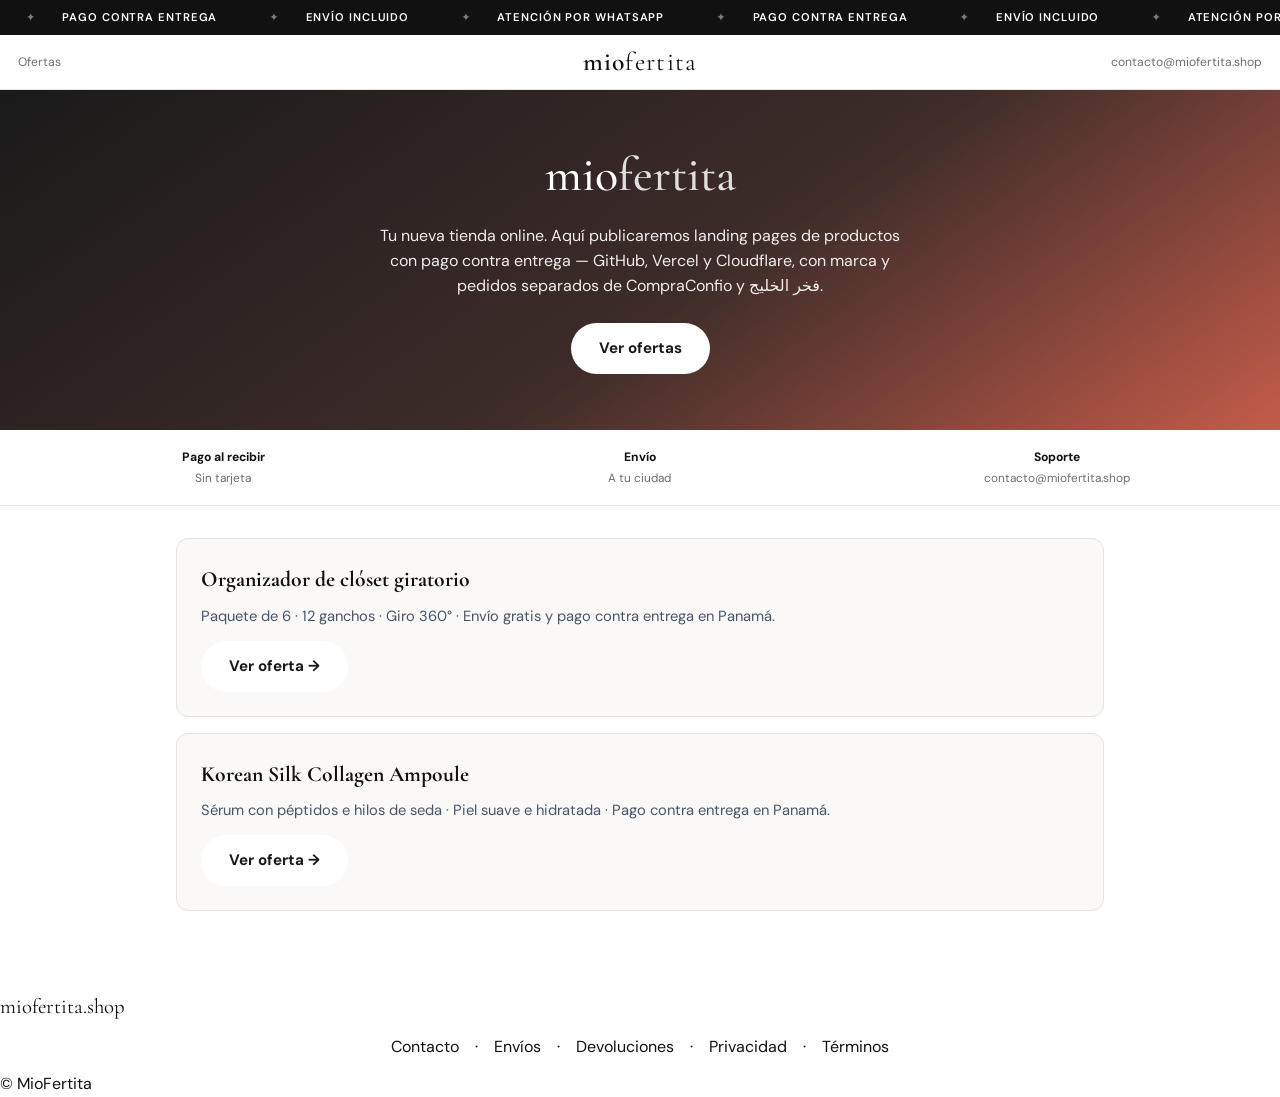
==== index.html @ da7781fe "Add Korean Silk Collagen Ampoule Panama product page" ====
﻿<!DOCTYPE html>
<html lang="es" dir="ltr">
<head>
  <meta charset="UTF-8">
  <meta name="viewport" content="width=device-width, initial-scale=1.0">
  <meta name="facebook-domain-verification" content="xbcif1s989l5gi1gu3xogwfta9vg58">
  <title>MioFertita | Ofertas con pago contra entrega</title>
  <meta name="description" content="MioFertita — productos seleccionados, envío y pago contra entrega. Compra con confianza en miofertita.shop">
  <script src="/js/clarity.js?v=20260928" defer></script>
  <link rel="preconnect" href="https://fonts.googleapis.com">
  <link rel="preconnect" href="https://fonts.gstatic.com" crossorigin>
  <link href="https://fonts.googleapis.com/css2?family=Cormorant+Garamond:wght@400;500;600&family=DM+Sans:wght@400;500;600;700&display=swap" rel="stylesheet">
  <link rel="stylesheet" href="/css/product.css?v=20260928">
  <link rel="stylesheet" href="/css/home.css?v=20260928">
  <style>
    .mf-hero {
      background: linear-gradient(145deg, #1a1a1a 0%, #3d2c29 55%, #c45c4a 100%);
      color: #fff;
      padding: 48px 20px 56px;
      text-align: center;
    }
    .mf-hero h1 {
      font-family: var(--serif, 'Cormorant Garamond', serif);
      font-size: clamp(2rem, 6vw, 3rem);
      font-weight: 500;
      margin-bottom: 12px;
    }
    .mf-hero h1 em { font-style: normal; opacity: 0.85; }
    .mf-hero p { max-width: 520px; margin: 0 auto 24px; font-size: 1rem; opacity: 0.92; line-height: 1.55; }
    .mf-cta {
      display: inline-block;
      background: #fff;
      color: #1a1a1a;
      font-weight: 700;
      padding: 14px 28px;
      border-radius: 999px;
      text-decoration: none;
      font-size: 0.95rem;
    }
    .mf-grid {
      max-width: 960px;
      margin: 32px auto;
      padding: 0 16px 48px;
      display: grid;
      gap: 16px;
    }
    .mf-card {
      border: 1px solid var(--line, #e8e4df);
      border-radius: 12px;
      padding: 24px;
      background: #faf9f7;
    }
    .mf-card h2 { font-family: var(--serif, 'Cormorant Garamond', serif); font-size: 1.35rem; margin-bottom: 8px; }
    .mf-card p { color: #475569; font-size: 0.92rem; line-height: 1.5; }
    .mf-card .soon { font-size: 0.78rem; font-weight: 700; text-transform: uppercase; letter-spacing: 0.06em; color: #c45c4a; margin-bottom: 8px; }
  </style>
</head>
<body data-country="LATAM" data-lang="es" data-brand="miofertita" data-snap-pixel="off" data-thankyou="/thank-you-miofertita.html">

<div class="announce" aria-hidden="true">
  <div class="announce-track">
    <span>Pago contra entrega</span>
    <span>Envío incluido</span>
    <span>Atención por WhatsApp</span>
    <span>Pago contra entrega</span>
    <span>Envío incluido</span>
    <span>Atención por WhatsApp</span>
  </div>
</div>

<header class="site-header">
  <div class="header-inner">
    <a class="header-link" href="#ofertas">Ofertas</a>
    <a class="brand" href="/">mio<em>fertita</em></a>
    <span class="header-contact">contacto@miofertita.shop</span>
  </div>
</header>

<section class="mf-hero">
  <h1>mio<em>fertita</em></h1>
  <p>Tu nueva tienda online. Aquí publicaremos landing pages de productos con pago contra entrega — GitHub, Vercel y Cloudflare, con marca y pedidos separados de CompraConfio y فخر الخليج.</p>
  <a class="mf-cta" href="#ofertas">Ver ofertas</a>
</section>

<div class="trust-row">
  <div><strong>Pago al recibir</strong>Sin tarjeta</div>
  <div><strong>Envío</strong>A tu ciudad</div>
  <div><strong>Soporte</strong>contacto@miofertita.shop</div>
</div>

<main class="mf-grid" id="ofertas">
  <article class="mf-card">
    <h2>Organizador de clóset giratorio</h2>
    <p>Paquete de 6 · 12 ganchos · Giro 360° · Envío gratis y pago contra entrega en Panamá.</p>
    <p style="margin-top:14px"><a class="mf-cta" href="/closet-organizer-hanger-panama">Ver oferta →</a></p>
  </article>
  <article class="mf-card">
    <h2>Korean Silk Collagen Ampoule</h2>
    <p>Sérum con péptidos e hilos de seda · Piel suave e hidratada · Pago contra entrega en Panamá.</p>
    <p style="margin-top:14px"><a class="mf-cta" href="/korean-silk-collagen-ampoule-panama">Ver oferta →</a></p>
  </article>
</main>

<footer class="footer">
  <p class="footer-brand">miofertita.shop</p>
  <p class="footer-links">
    <a href="/contacto">Contacto</a> ·
    <a href="/envios">Envíos</a> ·
    <a href="/devoluciones">Devoluciones</a> ·
    <a href="/privacidad">Privacidad</a> ·
    <a href="/terminos">Términos</a>
  </p>
  <p class="footer-tagline">© MioFertita</p>
</footer>

</body>
</html>
---- css/product.css ----
/* CompraConfio — product page (mobile + desktop) */

:root {
  --ink: #111111;
  --muted: #6f6f6f;
  --line: #e6e3df;
  --soft: #f7f5f2;
  --sale: #b4342a;
  --ok: #0d7a4f;
  --sans: "DM Sans", system-ui, -apple-system, "Segoe UI", sans-serif;
  --serif: "Cormorant Garamond", Georgia, serif;
  --shell: 1240px;
}

*, *::before, *::after { box-sizing: border-box; margin: 0; padding: 0; }

html { scroll-behavior: smooth; }

body {
  font-family: var(--sans);
  color: var(--ink);
  background: #fff;
  line-height: 1.55;
  -webkit-font-smoothing: antialiased;
  padding-bottom: 76px;
}

img, video { display: block; max-width: 100%; }
a { color: inherit; text-decoration: none; }
button { font: inherit; cursor: pointer; }

.shell {
  width: 100%;
  max-width: var(--shell);
  margin: 0 auto;
  padding: 0 18px;
}

/* Announcement marquee */
.announce {
  background: var(--ink);
  color: #fff;
  overflow: hidden;
  white-space: nowrap;
  padding: 9px 0;
  font-size: 0.7rem;
  font-weight: 600;
  letter-spacing: 0.08em;
  text-transform: uppercase;
}

.announce-track {
  display: inline-flex;
  animation: slide 30s linear infinite;
}

.announce-track span { padding: 0 26px; }
.announce-track span::before { content: "✦"; margin-right: 26px; opacity: 0.45; }

@keyframes slide {
  from { transform: translateX(0); }
  to { transform: translateX(-50%); }
}

/* Header */
.site-header {
  border-bottom: 1px solid var(--line);
  background: #fff;
  position: sticky;
  top: 0;
  z-index: 40;
}

.header-inner {
  display: flex;
  align-items: center;
  justify-content: center;
  gap: 16px;
  padding: 14px 18px;
  position: relative;
}

.brand {
  font-family: var(--serif);
  font-size: 1.6rem;
  font-weight: 600;
  letter-spacing: 0.05em;
  text-transform: lowercase;
  line-height: 1;
}

.brand em { font-style: normal; font-weight: 400; }

.header-contact {
  display: none;
  font-size: 0.76rem;
  color: var(--muted);
  position: absolute;
  right: 18px;
}

.header-link {
  display: none;
  font-size: 0.76rem;
  color: var(--muted);
  position: absolute;
  left: 18px;
}

/* Deal strip */
.deal-strip {
  background: var(--soft);
  text-align: center;
  padding: 10px 18px;
  font-size: 0.76rem;
  font-weight: 700;
  letter-spacing: 0.06em;
  text-transform: uppercase;
  border-bottom: 1px solid var(--line);
}

/* Product layout */
.product-main { padding-bottom: 8px; }

.product-layout {
  display: grid;
  grid-template-columns: minmax(0, 1fr);
  gap: 0;
}

/* Gallery */
.gallery { background: #fff; min-width: 0; }

.gallery-stage {
  position: relative;
  background: #f2efeb;
  aspect-ratio: 1;
  display: flex;
  overflow-x: auto;
  overflow-y: hidden;
  scroll-snap-type: x mandatory;
  scroll-behavior: smooth;
  scrollbar-width: none;
  -webkit-overflow-scrolling: touch;
}

.gallery-stage::-webkit-scrollbar { display: none; }

.slide {
  flex: 0 0 100%;
  width: 100%;
  height: 100%;
  scroll-snap-align: center;
  scroll-snap-stop: always;
}

.slide img,
.slide video {
  width: 100%;
  height: 100%;
  object-fit: cover;
}

.slide img.is-contain { object-fit: contain; background: #fff; padding: 6%; }

.gallery-dots {
  display: flex;
  justify-content: center;
  gap: 6px;
  padding: 12px 0 0;
}

.gallery-dots span {
  width: 6px;
  height: 6px;
  border-radius: 50%;
  background: #d7d3ce;
  transition: background 0.15s;
}

.gallery-dots span.is-active { background: var(--ink); }

.gallery-thumbs {
  display: flex;
  gap: 8px;
  padding: 12px 18px 0;
  overflow-x: auto;
  scrollbar-width: none;
}

.gallery-thumbs::-webkit-scrollbar { display: none; }

.thumb {
  flex: 0 0 66px;
  width: 66px;
  height: 66px;
  border: 1px solid var(--line);
  border-radius: 3px;
  overflow: hidden;
  background: #fff;
  padding: 0;
  position: relative;
}

.thumb.is-active { border-color: var(--ink); box-shadow: inset 0 0 0 1px var(--ink); }

.thumb img { width: 100%; height: 100%; object-fit: cover; }

.thumb-video::after {
  content: "▶";
  position: absolute;
  inset: 0;
  display: flex;
  align-items: center;
  justify-content: center;
  color: #fff;
  font-size: 0.85rem;
  background: rgba(0, 0, 0, 0.35);
}

/* Buy column */
.product-info { padding: 22px 18px 32px; min-width: 0; }

.product-title {
  font-family: var(--serif);
  font-size: 1.9rem;
  font-weight: 500;
  line-height: 1.1;
  margin-bottom: 10px;
}

.rating-row {
  display: flex;
  align-items: center;
  gap: 8px;
  margin-bottom: 14px;
  font-size: 0.82rem;
}

.stars { letter-spacing: 1px; font-size: 0.9rem; }
.rating-row a { color: var(--muted); text-decoration: underline; }

.price-row {
  display: flex;
  align-items: baseline;
  gap: 10px;
  flex-wrap: wrap;
  margin-bottom: 14px;
}

.price-now { font-size: 1.5rem; font-weight: 700; }
.price-was { font-size: 0.95rem; color: var(--muted); text-decoration: line-through; }

.price-save {
  font-size: 0.68rem;
  font-weight: 700;
  letter-spacing: 0.06em;
  text-transform: uppercase;
  color: #fff;
  background: var(--sale);
  padding: 4px 8px;
  border-radius: 2px;
}

.perks { list-style: none; display: grid; gap: 7px; margin-bottom: 16px; }
.perks li { font-size: 0.9rem; }

.notice {
  font-size: 0.78rem;
  color: var(--muted);
  line-height: 1.55;
  background: var(--soft);
  border-radius: 3px;
  padding: 11px 13px;
  margin-bottom: 22px;
}

.notice strong { color: var(--ink); }

.block-label {
  display: block;
  font-size: 0.74rem;
  font-weight: 700;
  letter-spacing: 0.09em;
  text-transform: uppercase;
  margin-bottom: 12px;
}

/* Bundles */
.bundles { display: grid; gap: 12px; margin-bottom: 22px; }

.bundle { display: block; cursor: pointer; position: relative; }
.bundle input { position: absolute; opacity: 0; pointer-events: none; }

.bundle-card {
  border: 1.5px solid var(--line);
  border-radius: 4px;
  padding: 15px 14px;
  transition: border-color 0.15s, box-shadow 0.15s;
}

.bundle.is-selected .bundle-card {
  border-color: var(--ink);
  box-shadow: inset 0 0 0 1px var(--ink);
}

.bundle-flag {
  position: absolute;
  top: -9px;
  right: 12px;
  background: var(--ink);
  color: #fff;
  font-size: 0.6rem;
  font-weight: 700;
  letter-spacing: 0.07em;
  text-transform: uppercase;
  padding: 4px 9px;
  border-radius: 2px;
}

.bundle-head {
  display: flex;
  align-items: flex-start;
  justify-content: space-between;
  gap: 12px;
}

.bundle-pick {
  display: flex;
  align-items: center;
  gap: 10px;
  font-weight: 700;
  font-size: 0.93rem;
}

.radio {
  width: 18px;
  height: 18px;
  border: 1.5px solid #c9c5bf;
  border-radius: 50%;
  flex-shrink: 0;
}

.bundle.is-selected .radio {
  border-color: var(--ink);
  background: var(--ink);
  box-shadow: inset 0 0 0 4px #fff;
}

.bundle-cost { text-align: right; white-space: nowrap; }
.bundle-cost strong { display: block; font-size: 1rem; }
.bundle-cost del { font-size: 0.76rem; color: var(--muted); }

.bundle-units {
  display: flex;
  flex-wrap: wrap;
  gap: 7px;
  margin-top: 11px;
  padding-left: 28px;
}

.unit-chip {
  display: inline-flex;
  align-items: center;
  gap: 6px;
  font-size: 0.7rem;
  color: var(--muted);
  border: 1px solid var(--line);
  border-radius: 2px;
  padding: 4px 8px;
}

.dot { width: 11px; height: 11px; border-radius: 50%; border: 1px solid rgba(0,0,0,0.15); }
.dot.black { background: #141414; }
.dot.brown { background: #5c3d2e; }

/* Colour choice */
.swatches { display: flex; gap: 10px; margin-bottom: 24px; }

.swatch {
  display: flex;
  align-items: center;
  gap: 8px;
  border: 1.5px solid var(--line);
  border-radius: 3px;
  background: #fff;
  padding: 9px 15px;
  font-size: 0.85rem;
}

.swatch.is-selected { border-color: var(--ink); }

.swatch i {
  width: 16px;
  height: 16px;
  border-radius: 50%;
  border: 1px solid rgba(0,0,0,0.15);
}

.swatch i.black { background: #141414; }
.swatch i.brown { background: #5c3d2e; }

/* Form */
.form-head {
  border-top: 1px solid var(--line);
  padding-top: 20px;
  margin-bottom: 14px;
}

.field { margin-bottom: 10px; }

.field-label {
  display: block;
  font-size: 0.8rem;
  font-weight: 700;
  margin-bottom: 6px;
}

.field-label .req { color: var(--sale); }

.field input,
.field select {
  width: 100%;
  padding: 14px 13px;
  border: 1px solid var(--line);
  border-radius: 3px;
  font-size: 0.95rem;
  font-family: inherit;
  background: #fff;
  color: var(--ink);
}

.field input:focus,
.field select:focus { outline: none; border-color: var(--ink); }

.field select:disabled { color: #a5a19c; background: var(--soft); }

.fields-2 { display: grid; grid-template-columns: 1fr; gap: 0; }

.btn-buy {
  width: 100%;
  border: none;
  border-radius: 3px;
  background: var(--ink);
  color: #fff;
  padding: 17px;
  font-size: 0.85rem;
  font-weight: 700;
  letter-spacing: 0.09em;
  text-transform: uppercase;
  margin-top: 6px;
  transition: opacity 0.15s;
}

.btn-buy:hover { opacity: 0.87; }

.pay-note {
  text-align: center;
  font-size: 0.76rem;
  color: var(--muted);
  margin-top: 12px;
}

.guarantee-row {
  display: grid;
  grid-template-columns: repeat(3, 1fr);
  gap: 8px;
  margin-top: 18px;
  text-align: center;
  font-size: 0.68rem;
  color: var(--muted);
}

.guarantee-row strong {
  display: block;
  font-size: 0.74rem;
  color: var(--ink);
  margin-bottom: 2px;
}

/* Quote under form */
.quote {
  display: grid;
  grid-template-columns: 58px 1fr;
  gap: 12px;
  align-items: center;
  margin-top: 22px;
  padding-top: 18px;
  border-top: 1px solid var(--line);
}

.quote img {
  width: 58px;
  height: 58px;
  border-radius: 50%;
  object-fit: cover;
  background: var(--soft);
}

.quote p { font-size: 0.83rem; font-style: italic; line-height: 1.5; }
.quote cite { display: block; font-size: 0.76rem; font-style: normal; font-weight: 600; margin-top: 5px; }

/* Collapsibles */
.collapse-group { margin-top: 22px; border-top: 1px solid var(--line); }

.collapse { border-bottom: 1px solid var(--line); }

.collapse-btn {
  width: 100%;
  display: flex;
  align-items: center;
  justify-content: space-between;
  gap: 12px;
  padding: 15px 0;
  background: none;
  border: none;
  text-align: left;
  font-size: 0.9rem;
  font-weight: 600;
}

.collapse-btn i { font-style: normal; font-size: 1.15rem; font-weight: 300; transition: transform 0.2s; }
.collapse.is-open .collapse-btn i { transform: rotate(45deg); }

.collapse-body {
  display: none;
  padding-bottom: 16px;
  font-size: 0.85rem;
  color: var(--muted);
  line-height: 1.65;
}

.collapse.is-open .collapse-body { display: block; }

/* Content sections */
.strip {
  background: var(--ink);
  color: #fff;
  text-align: center;
  padding: 20px 18px;
  font-family: var(--serif);
  font-size: 1.4rem;
  letter-spacing: 0.02em;
}

.feature {
  border-top: 1px solid var(--line);
  padding: 38px 0;
}

.feature-inner {
  display: grid;
  gap: 18px;
  align-items: center;
  padding: 0 18px;
}

.feature-media img,
.feature-media video {
  width: 100%;
  border-radius: 4px;
  background: var(--soft);
}

.feature-copy h2 {
  font-family: var(--serif);
  font-size: 1.6rem;
  font-weight: 500;
  line-height: 1.15;
  margin-bottom: 10px;
}

.feature-copy p { font-size: 0.92rem; color: var(--muted); line-height: 1.7; margin-bottom: 16px; }

.text-link {
  display: inline-block;
  font-size: 0.78rem;
  font-weight: 700;
  letter-spacing: 0.08em;
  text-transform: uppercase;
  border: none;
  border-bottom: 1px solid var(--ink);
  border-radius: 0;
  background: none;
  color: inherit;
  padding: 0 0 3px;
}

.section {
  border-top: 1px solid var(--line);
  padding: 40px 0;
}

.section-title {
  font-family: var(--serif);
  font-size: 1.7rem;
  font-weight: 500;
  text-align: center;
  line-height: 1.2;
  margin-bottom: 10px;
}

.section-lead {
  text-align: center;
  color: var(--muted);
  font-size: 0.9rem;
  max-width: 560px;
  margin: 0 auto 26px;
}

.icon-grid { display: grid; gap: 22px; }

.icon-card h3 { font-size: 0.95rem; margin-bottom: 6px; }
.icon-card p { font-size: 0.86rem; color: var(--muted); line-height: 1.6; }

/* UGC */
.ugc-rail {
  display: flex;
  gap: 12px;
  overflow-x: auto;
  scroll-snap-type: x mandatory;
  scrollbar-width: none;
  padding-bottom: 6px;
}

.ugc-rail::-webkit-scrollbar { display: none; }

.ugc-item { flex: 0 0 68%; scroll-snap-align: start; }

.ugc-item video {
  width: 100%;
  aspect-ratio: 9 / 16;
  object-fit: cover;
  border-radius: 4px;
  background: #000;
}

.ugc-name { text-align: center; font-size: 0.8rem; font-weight: 600; margin-top: 8px; }

/* Reviews */
.review-grid { display: grid; gap: 16px; }

.review-card {
  border: 1px solid var(--line);
  border-radius: 4px;
  overflow: hidden;
  background: var(--soft);
  display: flex;
  flex-direction: column;
}

.review-card img {
  width: 100%;
  aspect-ratio: 4 / 3;
  object-fit: cover;
  object-position: center 35%;
  background: #efece7;
}

.review-card > .stars,
.review-card h3,
.review-card p,
.review-card cite { padding: 0 20px; }

.review-card > .stars { margin-top: 16px; }
.review-card cite { padding-bottom: 20px; margin-top: auto; }

.review-card h3 { font-size: 0.9rem; margin-bottom: 8px; }
.review-card p { font-size: 0.86rem; color: #333; line-height: 1.65; margin-bottom: 10px; }
.review-card cite { font-size: 0.78rem; font-style: normal; font-weight: 700; }

.review-list { display: grid; gap: 16px; margin-top: 26px; }

.review-row { padding-bottom: 16px; border-bottom: 1px solid var(--line); }
.review-row:last-child { border-bottom: none; }

.review-meta {
  display: flex;
  align-items: center;
  justify-content: space-between;
  gap: 10px;
  margin-bottom: 5px;
}

.review-meta strong { font-size: 0.84rem; }

.verified { font-size: 0.66rem; font-weight: 700; text-transform: uppercase; color: var(--ok); }

.review-row p { font-size: 0.86rem; color: #333; line-height: 1.6; margin-top: 4px; }

/* Order popup */
.order-modal {
  display: none;
  position: fixed;
  inset: 0;
  z-index: 120;
  align-items: flex-end;
  justify-content: center;
}

.order-modal.is-open { display: flex; }

.order-backdrop {
  position: absolute;
  inset: 0;
  background: rgba(17, 17, 17, 0.55);
  animation: fade 0.2s ease;
}

.order-panel {
  position: relative;
  width: 100%;
  max-width: 540px;
  max-height: 94vh;
  overflow-y: auto;
  background: #fff;
  border-radius: 12px 12px 0 0;
  animation: sheet 0.28s cubic-bezier(0.22, 0.8, 0.3, 1);
}

@keyframes fade { from { opacity: 0; } to { opacity: 1; } }
@keyframes sheet { from { transform: translateY(100%); } to { transform: translateY(0); } }

.order-head {
  position: sticky;
  top: 0;
  z-index: 2;
  display: flex;
  align-items: center;
  justify-content: space-between;
  gap: 12px;
  padding: 16px 18px;
  background: #fff;
  border-bottom: 1px solid var(--line);
}

.order-head h2 {
  font-family: var(--serif);
  font-size: 1.35rem;
  font-weight: 500;
}

.order-close {
  border: none;
  background: none;
  font-size: 1.7rem;
  line-height: 1;
  color: var(--muted);
  padding: 0 4px;
}

.order-body { padding: 16px 18px 26px; }

.order-product {
  display: grid;
  grid-template-columns: 54px 1fr;
  gap: 12px;
  align-items: center;
  padding-bottom: 16px;
  margin-bottom: 16px;
  border-bottom: 1px solid var(--line);
}

.order-product img {
  width: 54px;
  height: 54px;
  object-fit: contain;
  background: var(--soft);
  border-radius: 3px;
}

.order-product strong { display: block; font-size: 0.95rem; }
.order-product span { font-size: 0.78rem; color: var(--muted); }

/* Shipping method */
.ship-options {
  border: 1.5px solid var(--line);
  border-radius: 4px;
  overflow: hidden;
  margin-bottom: 20px;
}

.ship {
  position: relative;
  display: grid;
  grid-template-columns: auto minmax(0, 1fr) auto;
  gap: 11px;
  align-items: center;
  padding: 14px 13px;
  cursor: pointer;
}

.ship + .ship { border-top: 1px solid var(--line); }

.ship input { position: absolute; opacity: 0; pointer-events: none; }

.ship.is-selected { background: var(--soft); }

.ship.is-selected .radio {
  border-color: var(--ink);
  background: var(--ink);
  box-shadow: inset 0 0 0 4px #fff;
}

.ship-copy strong {
  display: block;
  font-size: 0.85rem;
  font-weight: 700;
  text-transform: uppercase;
  letter-spacing: 0.02em;
}

.ship-copy em {
  display: block;
  font-style: normal;
  font-size: 0.76rem;
  color: var(--muted);
  line-height: 1.45;
  margin-top: 3px;
}

.ship-cost { font-size: 0.92rem; font-weight: 700; white-space: nowrap; }

/* Order summary */
.order-summary {
  background: var(--soft);
  border-radius: 4px;
  padding: 14px;
  margin-bottom: 16px;
}

.sum-row {
  display: flex;
  align-items: baseline;
  justify-content: space-between;
  gap: 12px;
  font-size: 0.87rem;
  padding: 4px 0;
}

.sum-row.is-total {
  border-top: 1px solid #ddd8d2;
  margin-top: 8px;
  padding-top: 12px;
  font-weight: 700;
}

.sum-row.is-total span { font-size: 1rem; }
.sum-row.is-total strong { font-size: 1.35rem; }

.cod-note {
  display: flex;
  align-items: center;
  gap: 9px;
  background: var(--soft);
  border-radius: 3px;
  padding: 11px 13px;
  font-size: 0.8rem;
  margin-bottom: 18px;
}

.cod-note b { font-weight: 700; }

/* Page order button */
.buy-actions { margin-bottom: 4px; }

.btn-order {
  width: 100%;
  border: none;
  border-radius: 3px;
  background: var(--ink);
  color: #fff;
  padding: 18px;
  font-size: 0.9rem;
  font-weight: 700;
  letter-spacing: 0.08em;
  text-transform: uppercase;
  transition: opacity 0.15s;
}

.btn-order:hover { opacity: 0.87; }

body.no-scroll { overflow: hidden; }

/* Guarantee */
.guarantee {
  border-top: 1px solid var(--line);
  background: var(--soft);
  padding: 40px 0;
}

.guarantee-inner {
  display: grid;
  gap: 18px;
  justify-items: center;
  text-align: center;
}

.guarantee-badge { width: 168px; height: auto; }

.guarantee-copy h2 {
  font-family: var(--serif);
  font-size: 1.7rem;
  font-weight: 500;
  line-height: 1.2;
  margin-bottom: 10px;
}

.guarantee-copy > p { font-size: 0.9rem; color: var(--muted); line-height: 1.7; }

.guarantee-points {
  list-style: none;
  display: grid;
  gap: 10px;
  margin: 18px 0;
  text-align: left;
}

.guarantee-points li {
  display: flex;
  align-items: flex-start;
  gap: 9px;
  font-size: 0.88rem;
  line-height: 1.55;
}

.guarantee-points li::before {
  content: "✓";
  color: var(--ok);
  font-weight: 700;
  flex-shrink: 0;
}

.guarantee-note { font-size: 0.78rem; color: var(--muted); margin-top: 14px; }

/* FAQ */
.faq { max-width: 720px; margin: 0 auto; }

/* Footer */
.site-footer {
  border-top: 1px solid var(--line);
  padding: 34px 18px 40px;
  text-align: center;
  font-size: 0.8rem;
  color: var(--muted);
}

.footer-brand {
  font-family: var(--serif);
  font-size: 1.3rem;
  color: var(--ink);
  margin-bottom: 8px;
  text-transform: lowercase;
}

.footer-links {
  list-style: none;
  display: flex;
  flex-wrap: wrap;
  justify-content: center;
  gap: 16px;
  margin: 12px 0;
}

/* Mobile sticky bar */
.sticky-bar {
  position: fixed;
  left: 0;
  right: 0;
  bottom: 0;
  z-index: 50;
  display: flex;
  align-items: center;
  justify-content: space-between;
  gap: 12px;
  padding: 11px 16px;
  background: #fff;
  border-top: 1px solid var(--line);
  box-shadow: 0 -4px 18px rgba(0, 0, 0, 0.07);
  transform: translateY(110%);
  transition: transform 0.25s ease;
}

.sticky-bar.is-visible { transform: translateY(0); }

.sticky-bar strong { display: block; font-size: 0.95rem; line-height: 1.2; }
.sticky-bar span { font-size: 0.73rem; color: var(--muted); }

.sticky-bar a,
.sticky-bar button {
  background: var(--ink);
  color: #fff;
  border: none;
  padding: 12px 22px;
  border-radius: 3px;
  font-size: 0.76rem;
  font-weight: 700;
  letter-spacing: 0.08em;
  text-transform: uppercase;
  white-space: nowrap;
}

/* ───────── Tablet ───────── */
@media (min-width: 700px) {
  .order-modal { align-items: center; }
  .order-panel { border-radius: 6px; animation: fade 0.2s ease; }
  .fields-2 { grid-template-columns: 1fr 1fr; gap: 0 12px; }
  .icon-grid { grid-template-columns: repeat(3, 1fr); }
  .review-grid { grid-template-columns: repeat(3, 1fr); }
  .ugc-item { flex: 0 0 32%; }
  .gallery-stage { aspect-ratio: 4 / 3; }
}

/* ───────── Desktop ───────── */
@media (min-width: 1000px) {
  body { padding-bottom: 0; }

  .header-contact,
  .header-link { display: block; }

  .product-main { padding: 34px 0 0; }

  .product-layout {
    max-width: var(--shell);
    margin: 0 auto;
    padding: 0 24px;
    grid-template-columns: minmax(0, 1.05fr) minmax(0, 0.95fr);
    gap: 48px;
    align-items: start;
  }

  .gallery { position: sticky; top: 92px; }

  .gallery-stage { aspect-ratio: 1; border-radius: 4px; }

  .gallery-thumbs { padding: 12px 0 0; }

  .thumb { flex: 0 0 78px; width: 78px; height: 78px; }

  .product-info { padding: 0 0 40px; }

  .product-title { font-size: 2.3rem; }

  .price-now { font-size: 1.7rem; }

  .feature { padding: 60px 0; }

  .feature-inner {
    max-width: var(--shell);
    margin: 0 auto;
    padding: 0 24px;
    grid-template-columns: 1fr 1fr;
    gap: 54px;
  }

  .feature.is-reversed .feature-media { order: 2; }

  .feature-copy h2 { font-size: 2rem; }

  .section { padding: 64px 0; }

  .section-title { font-size: 2.1rem; }

  .ugc-item { flex: 0 0 23.5%; }

  .quote { grid-template-columns: 66px 1fr; }

  .sticky-bar { display: none; }

  .strip { font-size: 1.9rem; padding: 28px 18px; }

  .guarantee { padding: 60px 0; }

  .guarantee-inner {
    grid-template-columns: 230px minmax(0, 1fr);
    gap: 48px;
    align-items: center;
    justify-items: start;
    text-align: left;
    max-width: 900px;
    margin: 0 auto;
  }

  .guarantee-badge { width: 230px; }

  .guarantee-copy h2 { font-size: 2rem; }
}
---- css/home.css ----
/* CompraConfio — homepage additions (loads after product.css) */

/* Hero banner */
.hero-banner {
  display: block;
  position: relative;
  background: #e8e4e3;
}

.hero-banner img { width: 100%; height: 100%; object-fit: cover; }

.hero-desktop { display: none; }

.hero-mobile { display: block; }

.hero-mobile img { width: 100%; height: auto; }

/* Trust badges under hero */
.trust-row {
  display: grid;
  grid-template-columns: repeat(3, 1fr);
  gap: 6px;
  padding: 16px 14px;
  border-bottom: 1px solid var(--line);
  text-align: center;
  font-size: 0.68rem;
  color: var(--muted);
}

.trust-row strong {
  display: block;
  font-size: 0.76rem;
  color: var(--ink);
  margin-bottom: 2px;
}

/* Section eyebrow */
.section-eyebrow {
  text-align: center;
  font-size: 0.7rem;
  font-weight: 700;
  letter-spacing: 0.14em;
  text-transform: uppercase;
  color: var(--muted);
  margin-bottom: 8px;
}

/* Rating summary block */
.rating-summary {
  display: flex;
  align-items: center;
  justify-content: center;
  gap: 10px;
  margin-bottom: 26px;
  font-size: 0.85rem;
  color: var(--muted);
}

.rating-summary .stars { color: var(--ink); font-size: 1.05rem; }

/* Steps */
.steps { display: grid; gap: 20px; counter-reset: step; }

.step { display: flex; gap: 14px; align-items: flex-start; }

.step-num {
  font-family: var(--serif);
  font-size: 1.5rem;
  line-height: 1;
  color: var(--muted);
  flex-shrink: 0;
  width: 30px;
}

.step h3 { font-size: 0.95rem; margin-bottom: 4px; }
.step p { font-size: 0.86rem; color: var(--muted); line-height: 1.6; }

/* UGC images rail (homepage) */
.ugc-item img {
  width: 100%;
  aspect-ratio: 9 / 16;
  object-fit: cover;
  border-radius: 4px;
  background: var(--soft);
}

@media (min-width: 700px) {
  .steps { grid-template-columns: repeat(3, 1fr); }
  .trust-row { padding: 18px; font-size: 0.74rem; }
}

@media (min-width: 1000px) {
  .hero-mobile { display: none; }
  /* Banner artwork is 1024px wide; capping it keeps the text sharp instead of
     upscaling it across the whole window. The band colour matches the artwork edges. */
  .hero-desktop { display: block; max-width: 1180px; margin: 0 auto; }
  .hero-desktop img { width: 100%; height: auto; }
  .hero-title { font-size: 2.6rem; }
  .steps { gap: 34px; }
}
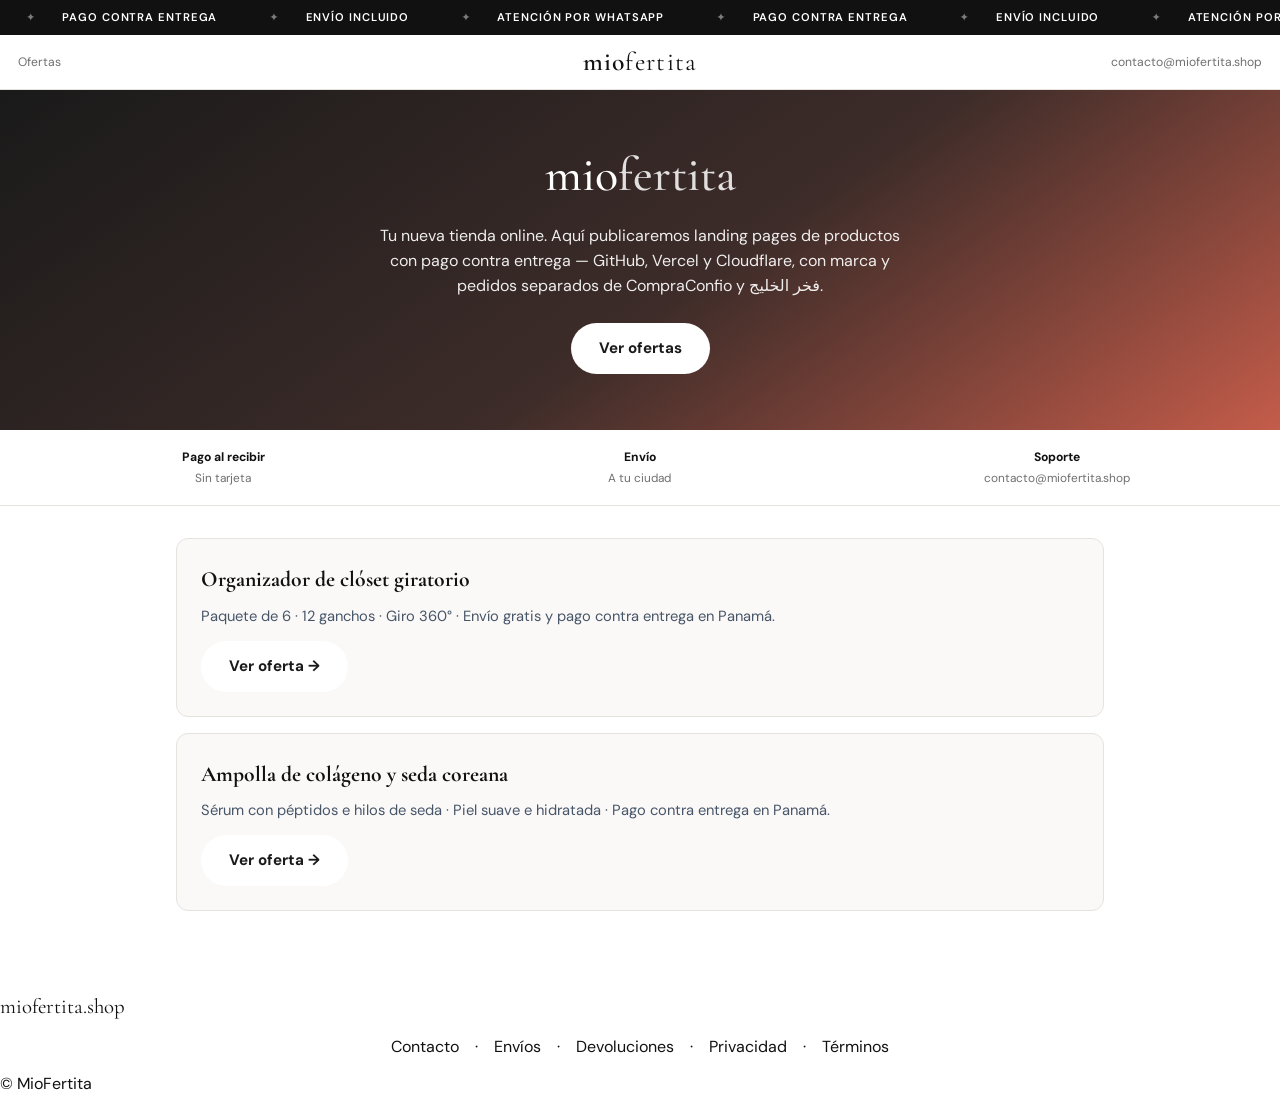
==== commit e26b5494: "Use Spanish product title: ampolla de colágeno y seda coreana. Co-authored-by: Cursor <cursoragent@c" ====
--- a/index.html
+++ b/index.html
@@ -95,7 +95,7 @@
     <p style="margin-top:14px"><a class="mf-cta" href="/closet-organizer-hanger-panama">Ver oferta →</a></p>
   </article>
   <article class="mf-card">
-    <h2>Korean Silk Collagen Ampoule</h2>
+    <h2>Ampolla de colágeno y seda coreana</h2>
     <p>Sérum con péptidos e hilos de seda · Piel suave e hidratada · Pago contra entrega en Panamá.</p>
     <p style="margin-top:14px"><a class="mf-cta" href="/korean-silk-collagen-ampoule-panama">Ver oferta →</a></p>
   </article>
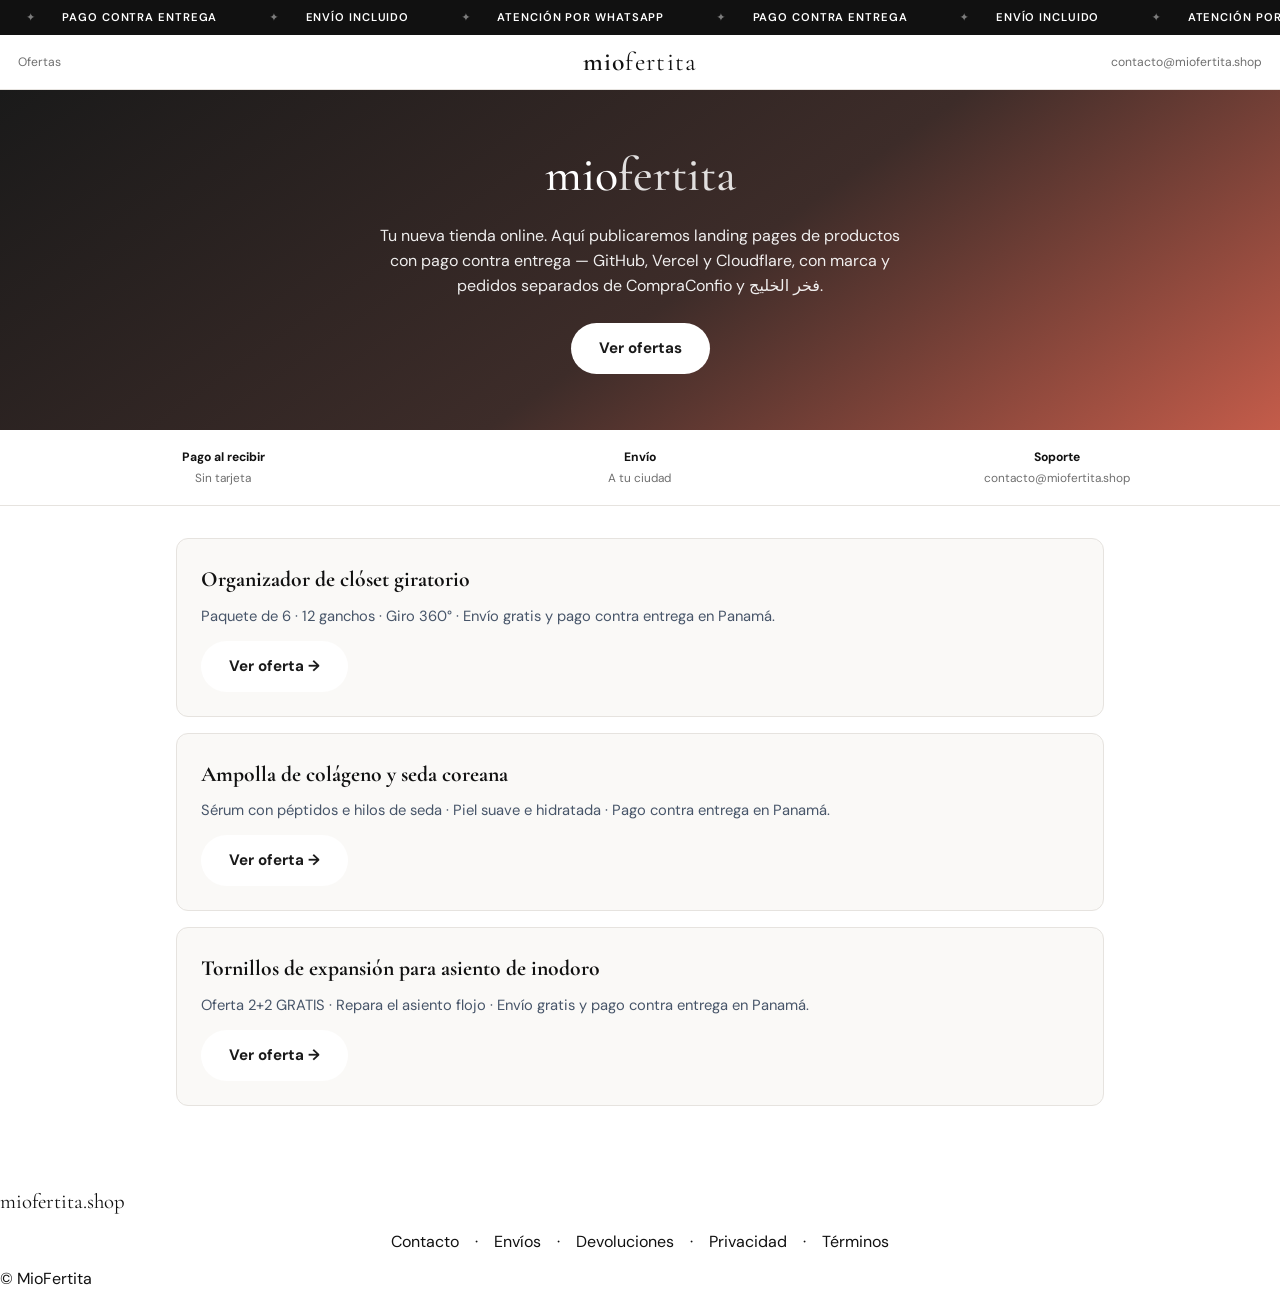
==== commit c8b371d5: "Add universal toilet seat expansion bolts Panama landing page. Car-solar-style layout with 2+2 BOGO " ====
--- a/index.html
+++ b/index.html
@@ -99,6 +99,11 @@
     <p>Sérum con péptidos e hilos de seda · Piel suave e hidratada · Pago contra entrega en Panamá.</p>
     <p style="margin-top:14px"><a class="mf-cta" href="/korean-silk-collagen-ampoule-panama">Ver oferta →</a></p>
   </article>
+  <article class="mf-card">
+    <h2>Tornillos de expansión para asiento de inodoro</h2>
+    <p>Oferta 2+2 GRATIS · Repara el asiento flojo · Envío gratis y pago contra entrega en Panamá.</p>
+    <p style="margin-top:14px"><a class="mf-cta" href="/universal-toilet-seat-bolts-panama">Ver oferta →</a></p>
+  </article>
 </main>
 
 <footer class="footer">
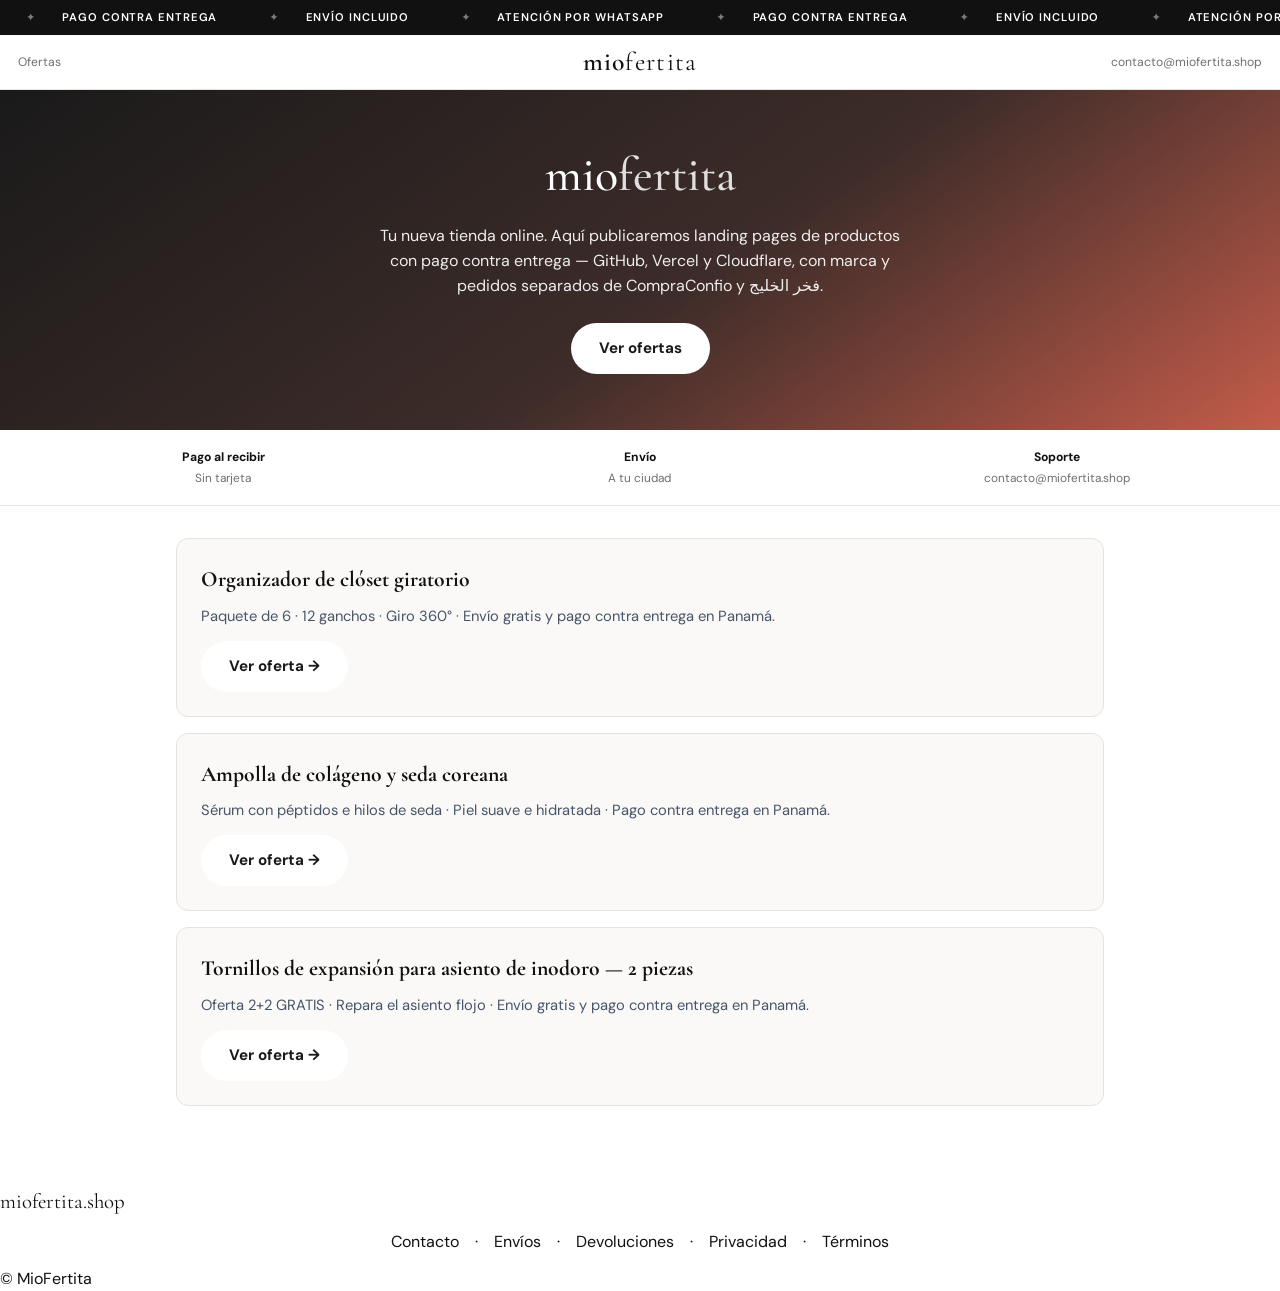
==== commit ae97a8f1: "Add toilet bolt hero slides and 2 piezas in product title. Include assembly infographic and firm-anc" ====
--- a/index.html
+++ b/index.html
@@ -100,7 +100,7 @@
     <p style="margin-top:14px"><a class="mf-cta" href="/korean-silk-collagen-ampoule-panama">Ver oferta →</a></p>
   </article>
   <article class="mf-card">
-    <h2>Tornillos de expansión para asiento de inodoro</h2>
+    <h2>Tornillos de expansión para asiento de inodoro — 2 piezas</h2>
     <p>Oferta 2+2 GRATIS · Repara el asiento flojo · Envío gratis y pago contra entrega en Panamá.</p>
     <p style="margin-top:14px"><a class="mf-cta" href="/universal-toilet-seat-bolts-panama">Ver oferta →</a></p>
   </article>
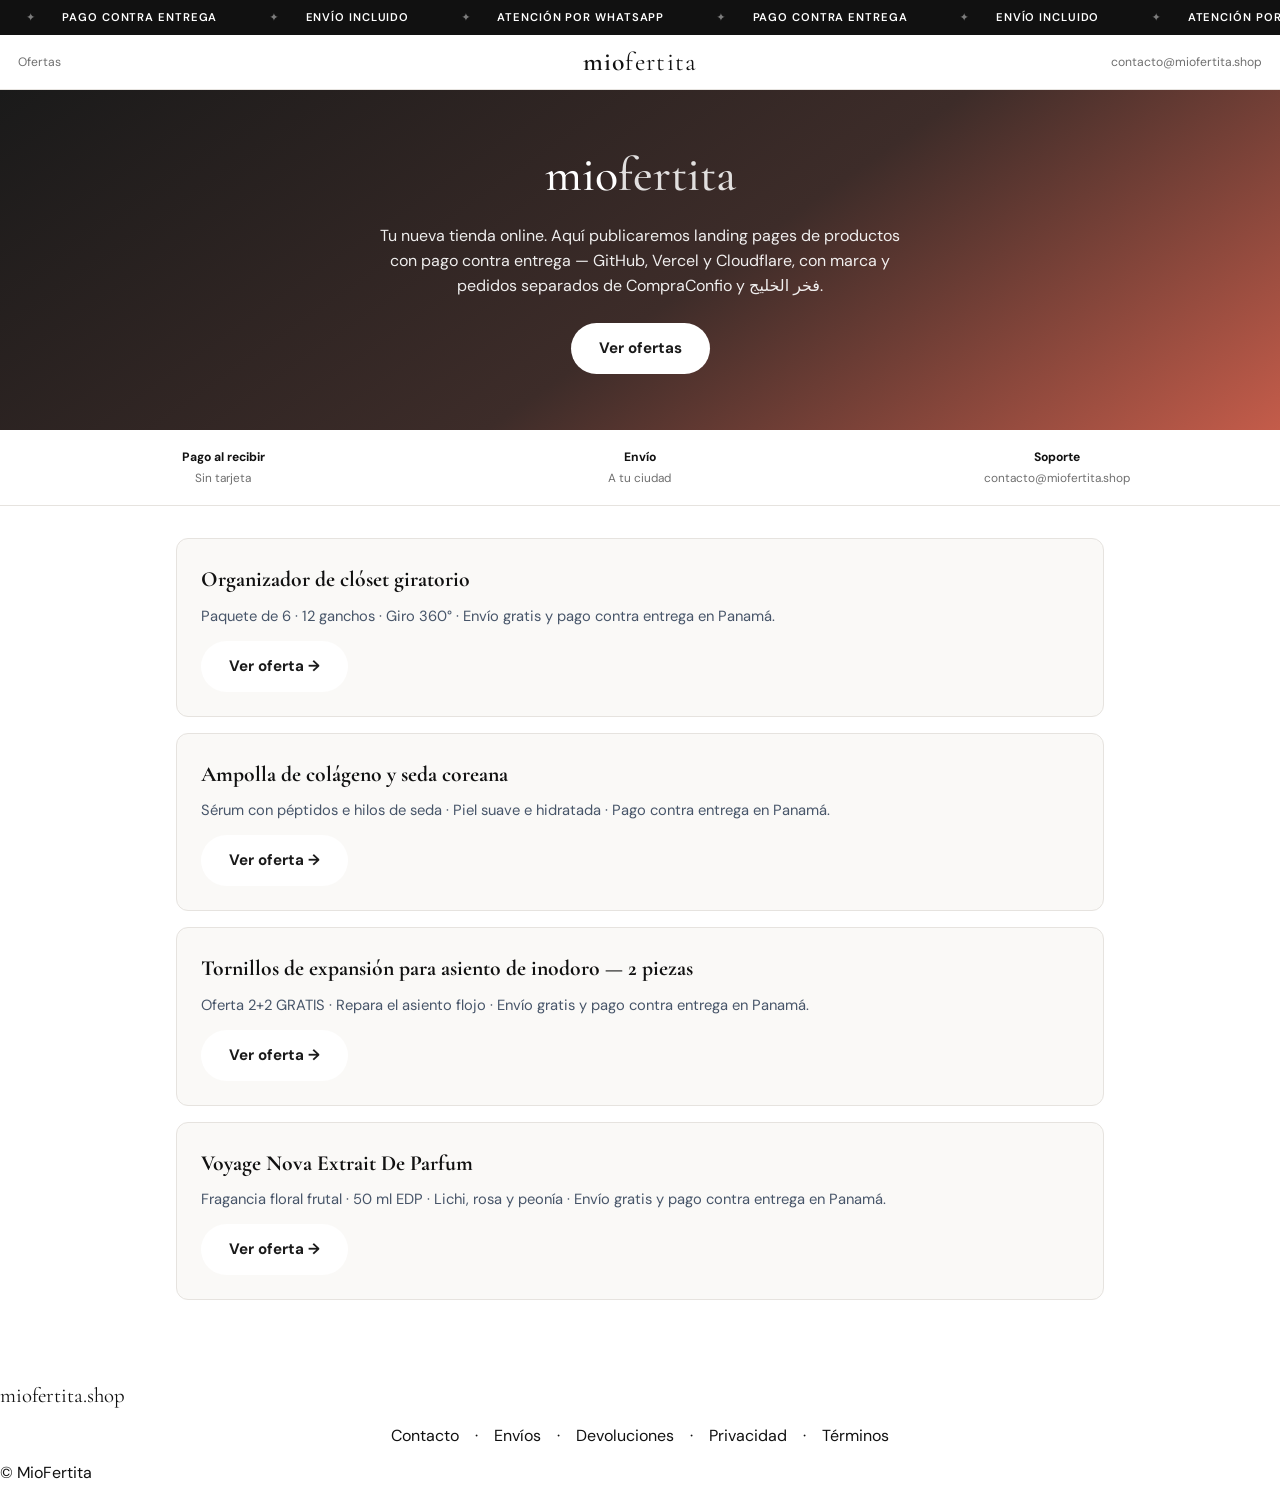
==== commit 53df981a: "Add Voyage Nova Panama product page for MioFertita." ====
--- a/index.html
+++ b/index.html
@@ -104,6 +104,11 @@
     <p>Oferta 2+2 GRATIS · Repara el asiento flojo · Envío gratis y pago contra entrega en Panamá.</p>
     <p style="margin-top:14px"><a class="mf-cta" href="/universal-toilet-seat-bolts-panama">Ver oferta →</a></p>
   </article>
+  <article class="mf-card">
+    <h2>Voyage Nova Extrait De Parfum</h2>
+    <p>Fragancia floral frutal · 50 ml EDP · Lichi, rosa y peonía · Envío gratis y pago contra entrega en Panamá.</p>
+    <p style="margin-top:14px"><a class="mf-cta" href="/voyage-nova-panama">Ver oferta →</a></p>
+  </article>
 </main>
 
 <footer class="footer">
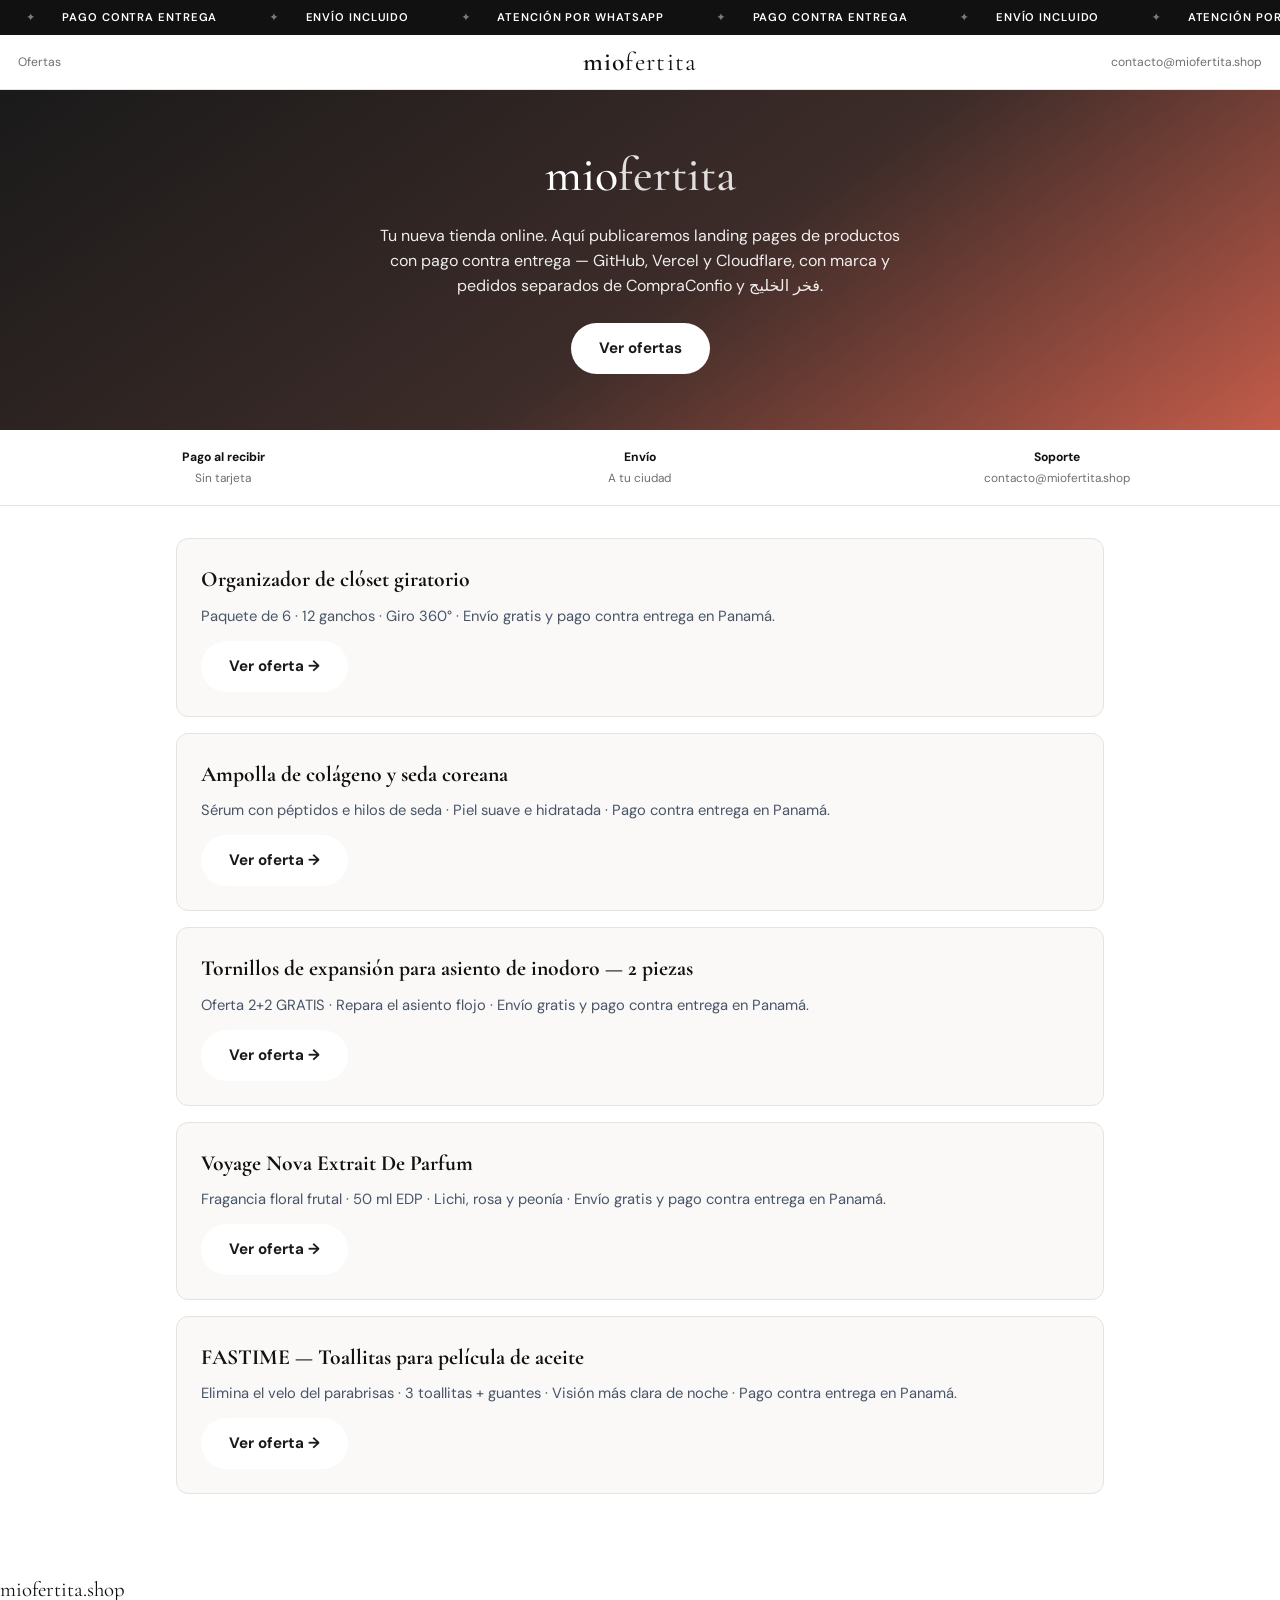
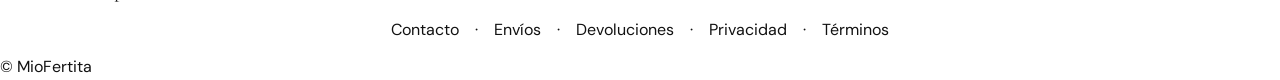
==== commit e863c9ae: "Add FASTIME oil film wipes Panama landing with Meta LP creatives. Oferfy-style COD checkout plus ful" ====
--- a/index.html
+++ b/index.html
@@ -109,6 +109,11 @@
     <p>Fragancia floral frutal · 50 ml EDP · Lichi, rosa y peonía · Envío gratis y pago contra entrega en Panamá.</p>
     <p style="margin-top:14px"><a class="mf-cta" href="/voyage-nova-panama">Ver oferta →</a></p>
   </article>
+  <article class="mf-card">
+    <h2>FASTIME — Toallitas para película de aceite</h2>
+    <p>Elimina el velo del parabrisas · 3 toallitas + guantes · Visión más clara de noche · Pago contra entrega en Panamá.</p>
+    <p style="margin-top:14px"><a class="mf-cta" href="/fastime-oil-film-wipes-panama">Ver oferta →</a></p>
+  </article>
 </main>
 
 <footer class="footer">
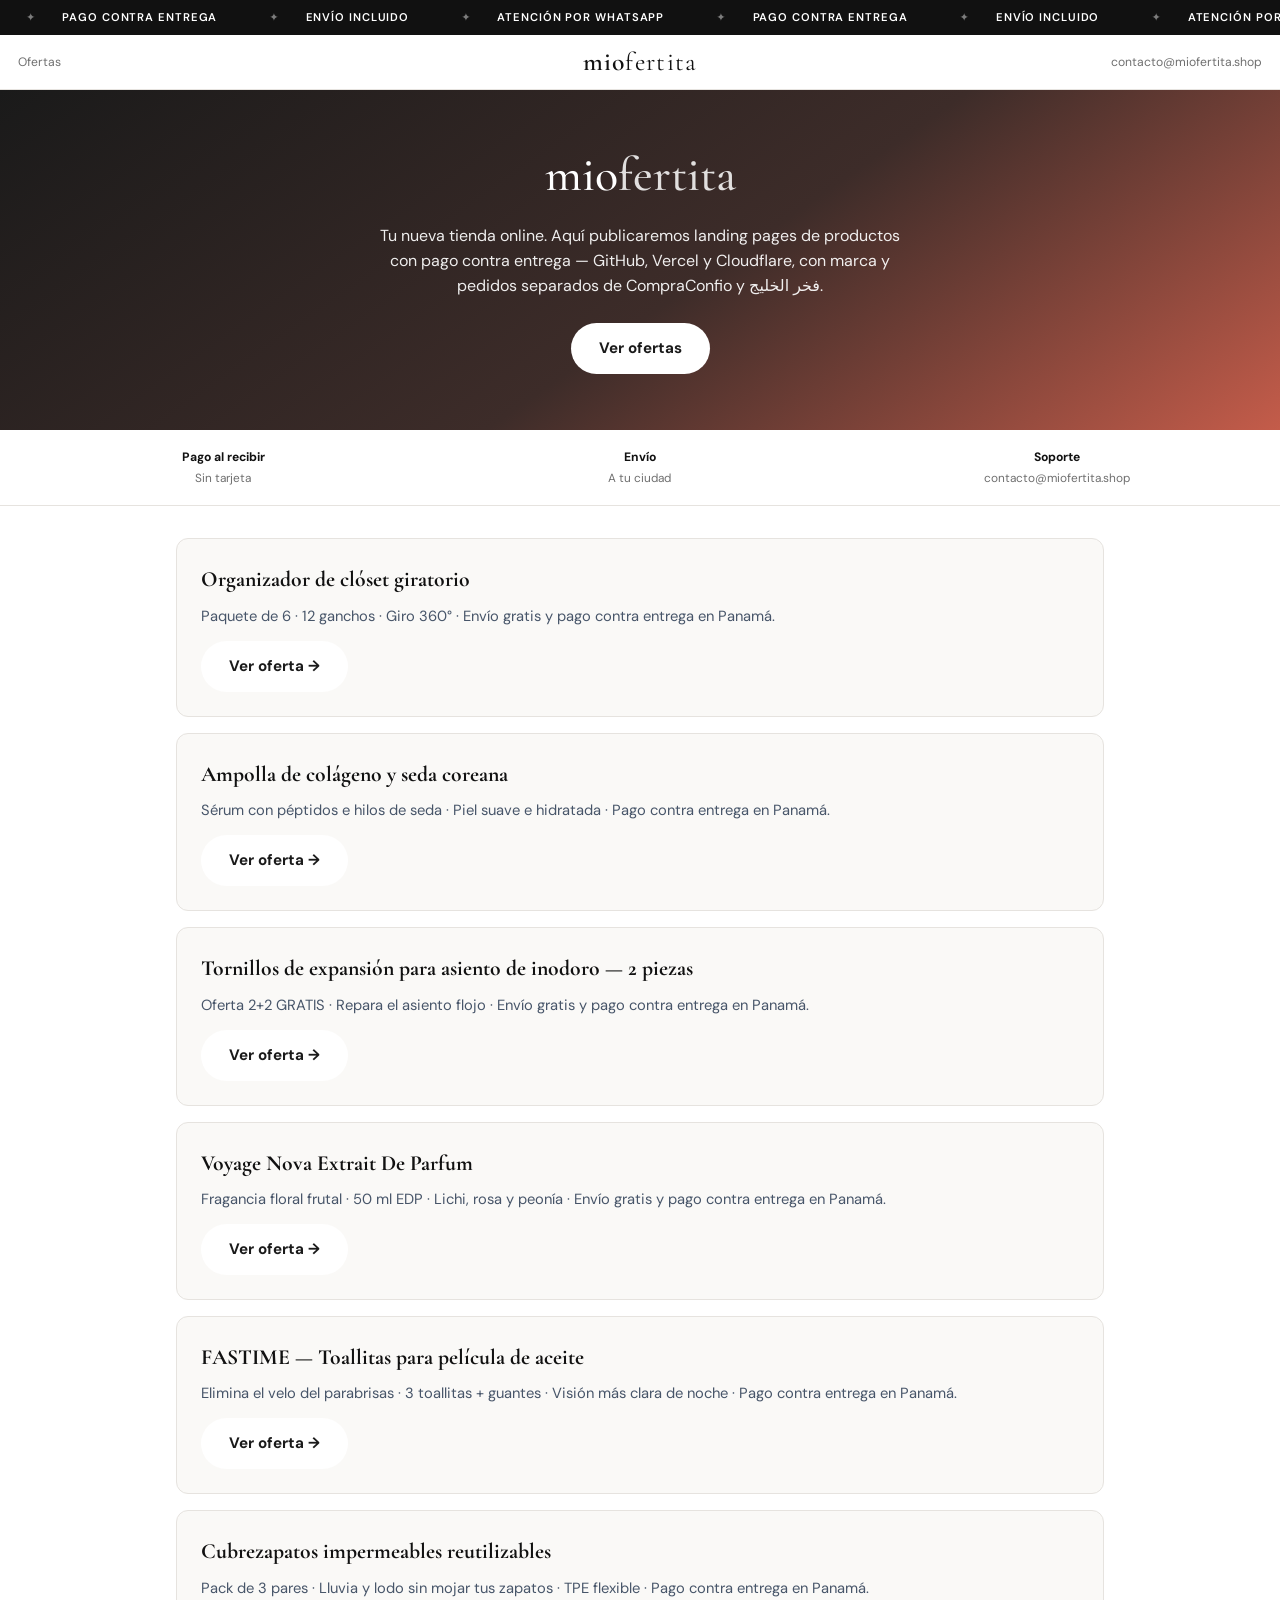
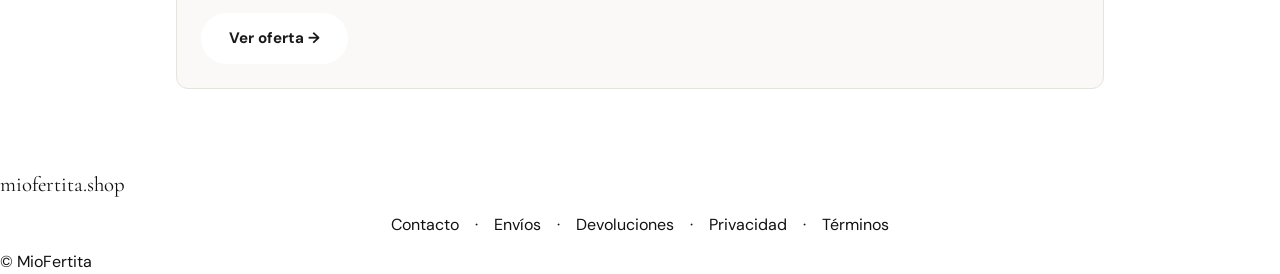
==== commit 1a916ce7: "Add Cubrezapatos impermeables Panama LP landing (FASTIME-style layout). Oferfy COD checkout, LP01-LP" ====
--- a/index.html
+++ b/index.html
@@ -114,6 +114,11 @@
     <p>Elimina el velo del parabrisas · 3 toallitas + guantes · Visión más clara de noche · Pago contra entrega en Panamá.</p>
     <p style="margin-top:14px"><a class="mf-cta" href="/fastime-oil-film-wipes-panama">Ver oferta →</a></p>
   </article>
+  <article class="mf-card">
+    <h2>Cubrezapatos impermeables reutilizables</h2>
+    <p>Pack de 3 pares · Lluvia y lodo sin mojar tus zapatos · TPE flexible · Pago contra entrega en Panamá.</p>
+    <p style="margin-top:14px"><a class="mf-cta" href="/cubrezapatos-impermeables-panama">Ver oferta →</a></p>
+  </article>
 </main>
 
 <footer class="footer">
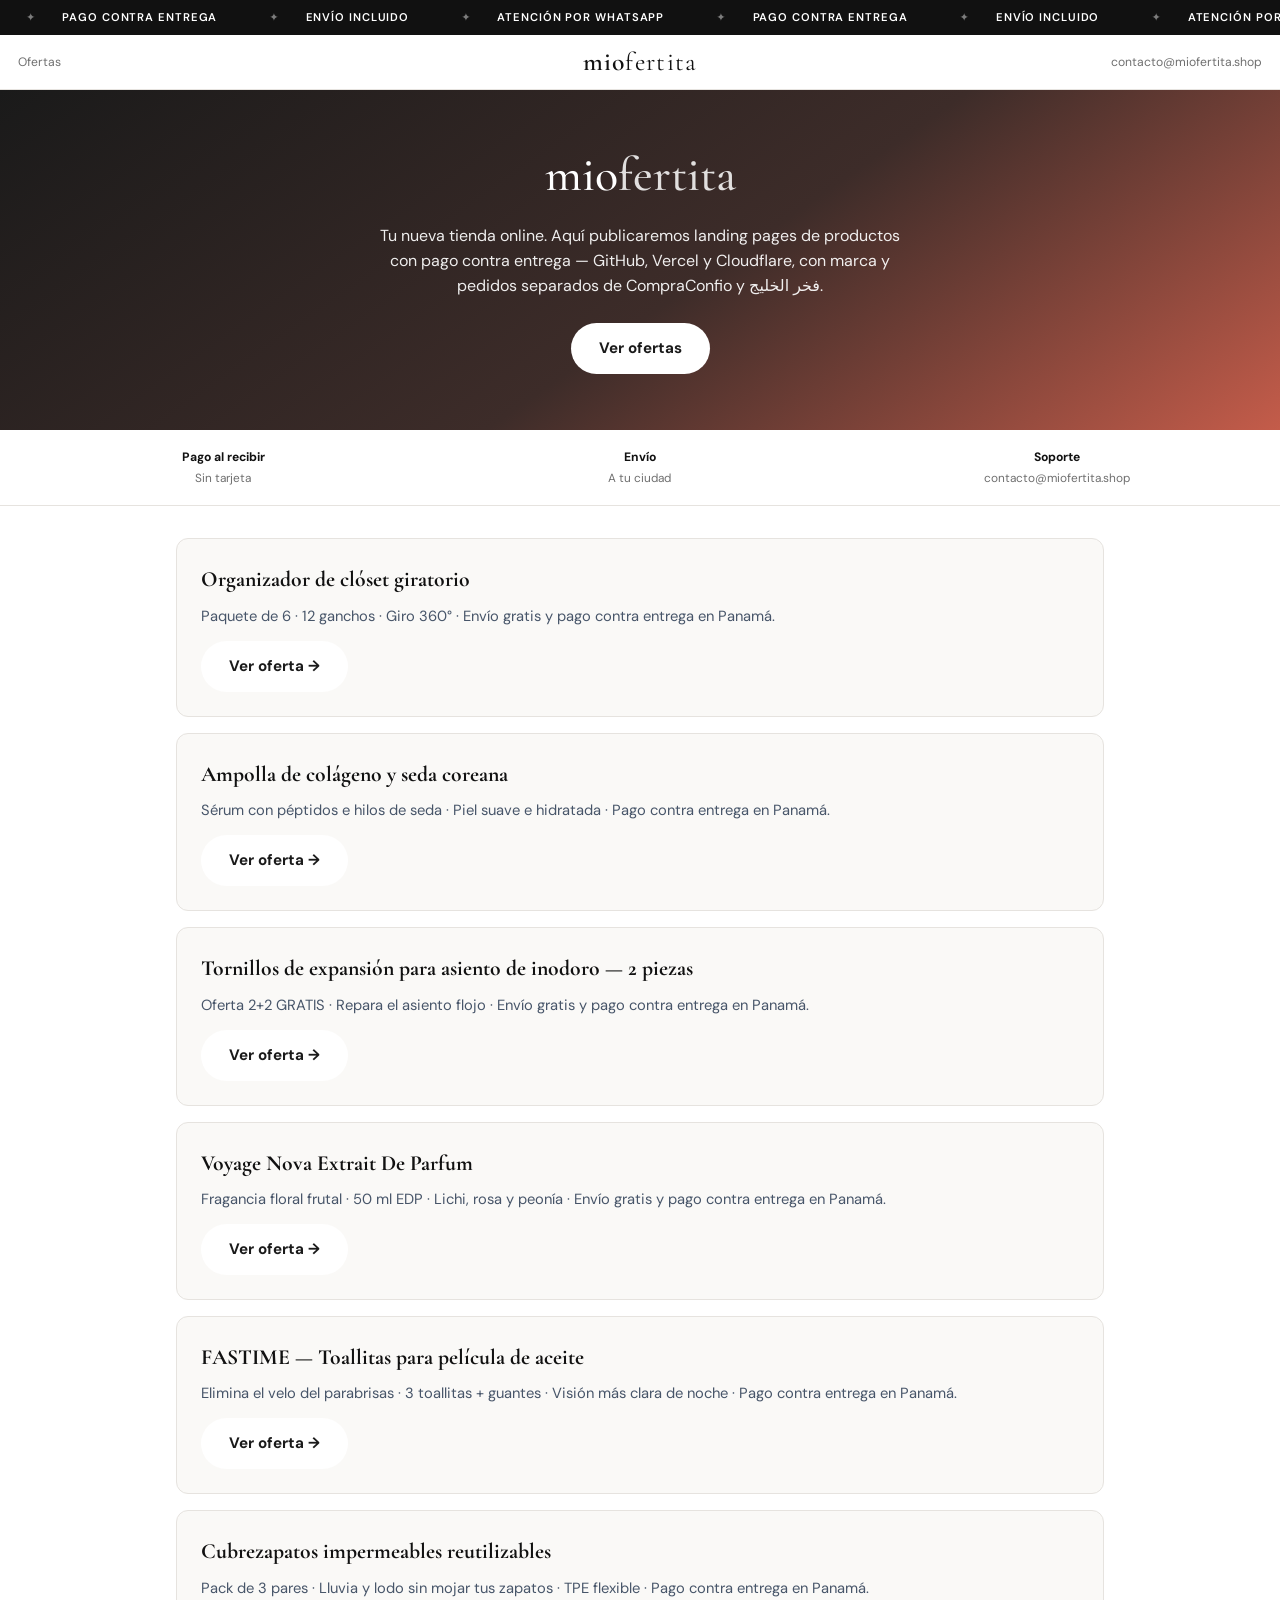
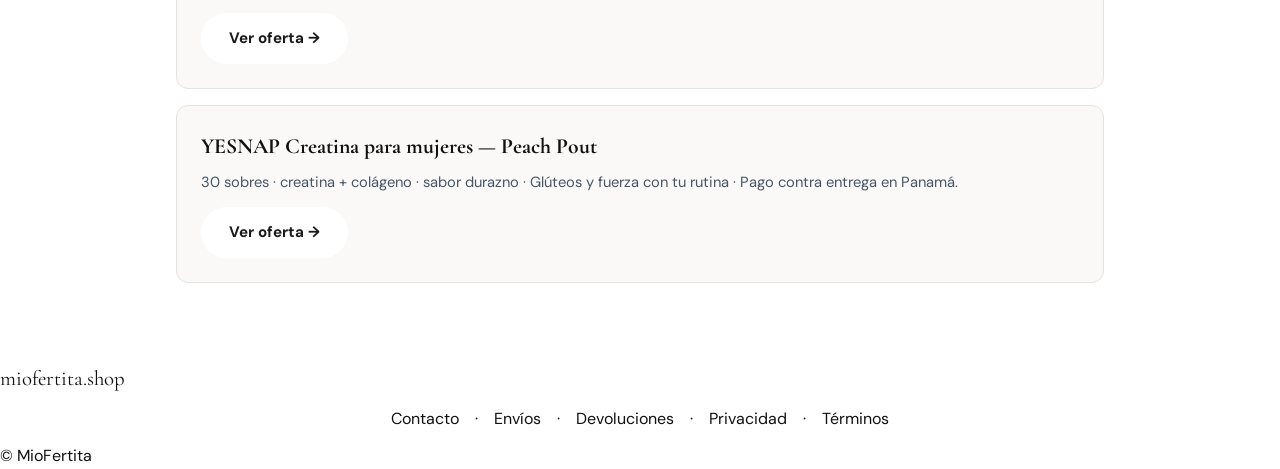
==== commit 545ee49f: "Add YESNAP creatine women Panama funnel (Metabolae-style layout). Clone CompraConfio page with MioFe" ====
--- a/index.html
+++ b/index.html
@@ -119,6 +119,11 @@
     <p>Pack de 3 pares · Lluvia y lodo sin mojar tus zapatos · TPE flexible · Pago contra entrega en Panamá.</p>
     <p style="margin-top:14px"><a class="mf-cta" href="/cubrezapatos-impermeables-panama">Ver oferta →</a></p>
   </article>
+  <article class="mf-card">
+    <h2>YESNAP Creatina para mujeres — Peach Pout</h2>
+    <p>30 sobres · creatina + colágeno · sabor durazno · Glúteos y fuerza con tu rutina · Pago contra entrega en Panamá.</p>
+    <p style="margin-top:14px"><a class="mf-cta" href="/yesnap-creatine-women-panama">Ver oferta →</a></p>
+  </article>
 </main>
 
 <footer class="footer">
